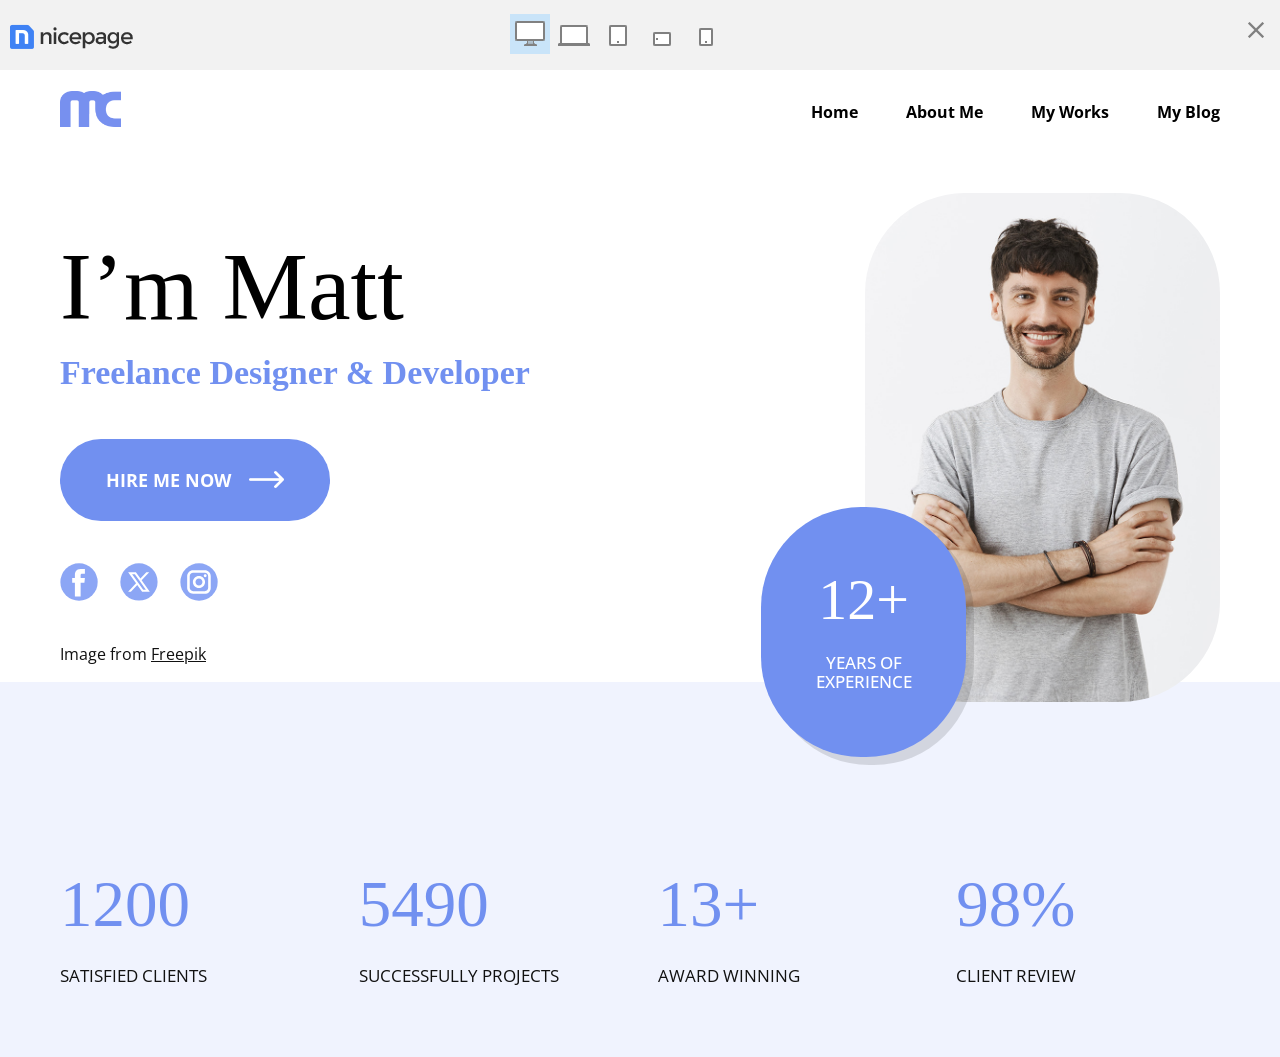
==== pages/home.html @ b32329bf "ss" ====
<!DOCTYPE html>
<html lang="en">

<head>
    <meta charset="UTF-8">
    <meta name="viewport" content="width=device-width, initial-scale=1.0">
    <title>Document</title>
    <link rel="stylesheet" href="../css/home.css">
    <link href="https://unpkg.com/aos@2.3.1/dist/aos.css" rel="stylesheet">
    <link rel="preconnect" href="https://fonts.googleapis.com">
    <link rel="preconnect" href="https://fonts.gstatic.com" crossorigin>
</head>

<body>

    <header class="header">
        <div class="header1">
            <div class="header2">
                <img src="../imgs/image copy 3.png" alt="">
            </div>
            <div class="header3">
                <div class="div11 flex1"></div>
                <div class="div12 flex"></div>
                <div class="div13 flex"></div>
                <div class="div14 flex"></div>
                <div class="div15 flex"></div>
            </div>
            <div class="header4">
                <img src="../imgs/image copy 4.png" alt="">
            </div>
        </div>
    </header>

    <nav class="navbar flex">
        <div class="container">
            <div class="logo">
                <div class="navbar-img"><img src="../imgs/image.png" alt=""></div>
                <div class="navbar-text">
                    <ul class="pages">
                        <li>Home</li>
                        <li>About Me</li>
                        <li class="color">My Works</li>
                        <li>My Blog</li>
                    </ul>
                </div>
            </div>
        </div>
    </nav>

    <section class="birat-section">
        <div class="container">
            <div class="brat">
                <div class="brat-text" data-aos="fade-right" data-aos-duration="1200" data-aos-once="true">
                    <h1 class="matt">I’m Matt</h1>
                    <h2 class="title">Freelance Designer & Developer</h2>
                    <button class="hire">
                        Hire me now
                        <img src="../imgs/image copy 11.png" alt="">
                    </button>

                    <div class="ilova">

                        <!-- FACEBOOK -->
                        <svg class="u-svg-content" viewBox="0 0 112 112" width="38">

                            <circle fill="currentColor" cx="56.1" cy="56.1" r="55">
                            </circle>

                            <path fill="#FFFFFF" d="M73.5,31.6h-9.1c-1.4,0-3.6,0.8-3.6,3.9v8.5h12.6L72,58.3H60.8v40.8H43.9V58.3h-8V43.9h8v-9.2
                            c0-6.7,3.1-17,17-17h12.5v13.9H73.5z">
                            </path>

                        </svg>


                        <!-- X -->
                        <svg class="u-svg-content" viewBox="0 0 112.2 112.2" width="38">

                            <circle fill="currentColor" cx="56" cy="56" r="55">
                            </circle>

                            <path fill="#FFFFFF" d="M63.9,51l22.4-24h-8.6L60.3,45.9L46.9,27H24l23.3,32.8L24,85h8.2L51,64.9L65.3,85H88L63.9,51z
                            M55.3,60.2l-3.7-5.1L35.7,33.1h8.1l12.3,17.2l3.7,5.1l16.6,23.4h-7.8L55.3,60.2z">
                            </path>

                        </svg>


                        <!-- INSTAGRAM -->
                        <svg class="u-svg-content" viewBox="0 0 112 112" width="38">

                            <circle fill="currentColor" cx="56.1" cy="56.1" r="55">
                            </circle>

                            <path fill="#FFFFFF" d="M55.9,38.2c-9.9,0-17.9,8-17.9,17.9C38,66,46,74,55.9,74c9.9,0,17.9-8,17.9-17.9
                            C73.8,46.2,65.8,38.2,55.9,38.2z
                            M55.9,66.4c-5.7,0-10.3-4.6-10.3-10.3c-0.1-5.7,4.6-10.3,10.3-10.3
                            c5.7,0,10.3,4.6,10.3,10.3C66.2,61.8,61.6,66.4,55.9,66.4z">
                            </path>

                            <path fill="#FFFFFF" d="M74.3,33.5c-2.3,0-4.2,1.9-4.2,4.2s1.9,4.2,4.2,4.2
                            s4.2-1.9,4.2-4.2S76.6,33.5,74.3,33.5z">
                            </path>

                            <path fill="#FFFFFF" d="M73.1,21.3H38.6c-9.7,0-17.5,7.9-17.5,17.5v34.5
                            c0,9.7,7.9,17.6,17.5,17.6h34.5
                            c9.7,0,17.5-7.9,17.5-17.5V38.8
                            C90.6,29.1,82.7,21.3,73.1,21.3z
                            M83,73.3c0,5.5-4.5,9.9-9.9,9.9H38.6
                            c-5.5,0-9.9-4.5-9.9-9.9V38.8
                            c0-5.5,4.5-9.9,9.9-9.9h34.5
                            c5.5,0,9.9,4.5,9.9,9.9V73.3z">
                            </path>

                        </svg>

                    </div>

                    <p class="Image">
                        Image from
                        <span class="Freepik">Freepik</span>
                    </p>

                </div>
                <div class="brat-img" data-aos="zoom-in" data-aos-duration="1200" data-aos-once="true">
                    <img src="../imgs/image copy 10.png" alt="Matt">
                    <div class="experience" data-aos="fade-up" data-aos-duration="1000" data-aos-delay="300"
                        data-aos-once="true">
                        <h2>12+</h2>
                        <p>
                            YEARS OF<br>
                            EXPERIENCE
                        </p>
                    </div>
                </div>
            </div>
            <div class="statistics">
                <div class="stat-item" data-aos="fade-up" data-aos-duration="800" data-aos-once="true">
                    <h2>1200</h2>
                    <p>SATISFIED CLIENTS</p>
                </div>
                <div class="stat-item" data-aos="fade-up" data-aos-duration="800" data-aos-delay="100"
                    data-aos-once="true">
                    <h2>5490</h2>
                    <p>SUCCESSFULLY PROJECTS</p>
                </div>
                <div class="stat-item" data-aos="fade-up" data-aos-duration="800" data-aos-delay="200"
                    data-aos-once="true">
                    <h2>13+</h2>
                    <p>AWARD WINNING</p>
                </div>
                <div class="stat-item" data-aos="fade-up" data-aos-duration="800" data-aos-delay="300"
                    data-aos-once="true">
                    <h2>98%</h2>
                    <p>CLIENT REVIEW</p>
                </div>
            </div>
        </div>
    </section>






    <script src="https://unpkg.com/aos@2.3.1/dist/aos.js"></script>
    <script>
        AOS.init({
            once: false,
            offset: 120,
            duration: 1000,
            easing: "ease-in-out"
        });
    </script>

</body>

</html>
---- css/home.css ----
@import url('https://fonts.googleapis.com/css2?family=Roboto:ital,wght@0,100..900;1,100..900&display=swap');
@import url('https://fonts.googleapis.com/css2?family=Alata&display=swap');
@import url('https://fonts.googleapis.com/css2?family=Open+Sans:ital,wght@0,300..800;1,300..800&display=swap');

* {
    margin: 0;
    padding: 0;
    box-sizing: border-box;
    font-family: "Open Sans", sans-serif;
}

body {
    overflow-x: hidden;
}

.container {
    max-width: 1200px;
    margin: 0 auto;
    padding-top: 85px;
}

body .header {
    width: 100%;
    height: 70px;
    background-color: #f2f2f2;
    position: fixed;
    z-index: 1;
}

body .header .header1 {
    display: flex;
    align-items: center;
    justify-content: space-between;
    padding: 17px 10px;
}

body .header .header1 .header2 {
    cursor: pointer;
}

body .header .header1 .header3 {
    display: block;
    align-items: center;
    justify-content: center;
    margin-left: -145px;
    margin-top: -6px;
    gap: 8px;
}

body .header .header1 .header3 .div11 {
    cursor: pointer;
    background-image: url(../imgs/image\ copy\ 9.png);
    background-repeat: no-repeat;
    background-position: center;
}

body .header .header1 .header3 .div12,
body .header .header1 .header3 .div13,
body .header .header1 .header3 .div14,
body .header .header1 .header3 .div15 {
    cursor: pointer;
    width: 32px;
    height: 32px;
    background-repeat: no-repeat;
    background-position: center;
}

body .header .header1 .header3 .div12 {
    background-image: url(../imgs/image\ copy\ 8.png);
}

body .header .header1 .header3 .div13 {
    background-image: url(../imgs/image\ copy\ 7.png);
}

body .header .header1 .header3 .div14 {
    background-image: url(../imgs/image\ copy\ 6.png);
}

body .header .header1 .header3 .div15 {
    background-image: url(../imgs/image\ copy\ 5.png);
}

body .header .header1 .header3 .flex1 {
    width: 40px;
    height: 40px;
    background-color: #c9e4f9;
    display: inline-block;
    padding: 4px;
}

body .header .header1 .header3 .flex {
    width: 40px;
    height: 40px;
    display: inline-block;
    padding: 4px;
}

body .header .header1 .header3 .flex:hover {
    background-color: #e2f0fc;
}

body .header .header4 img {
    cursor: pointer;
    float: right;
    margin-bottom: 20px;
    margin-right: 5px;
}

body .header .header4 img:hover {
    background-color: #e2f0fc;
}

.navbar {
    width: 100%;
    height: 82px;
    
}

.pages li {
    font-family: "Open Sans", sans-serif;
}

.logo {
    display: flex;
    align-items: center;
    justify-content: space-between;
    padding: 6px 20px;
}

.navbar-img img {
    cursor: pointer;
    width: 61px;
    height: 36px;
}

.navbar-text ul {
    display: flex;
    gap: 3rem;
    list-style: none;
}

.navbar-text ul li {
    cursor: pointer;
    font-size: 1rem;
    font-weight: 700;
}

.navbar-text ul li:hover {
    color: #7190f0;
}

.birat-section {
    width: 100%;
    min-height: 950px;

    background: linear-gradient(
        to bottom,
        #ffffff 0,
        #ffffff 600px,
        #F0F3FE 600px,
        #F0F3FE 100%
    );

    padding: 40px 0 70px;
}


.birat-section .container {
    width: 100%;
    max-width: 1200px;
    margin: 0 auto;
    padding: 0 20px;
}


/* =========================
   ASOSIY QISM
========================= */

.brat {
    width: 100%;
    min-height: 650px;

    display: flex;
    align-items: center;
    justify-content: space-between;

    gap: 100px;
}


/* =========================
   CHAP TOMON
========================= */

.brat-text {
    width: 52%;
    padding-top: 10px;
}


.matt {
    margin: 0;

    font-family: "Bodoni Moda", Georgia, serif;

    font-size: 96px;
    font-weight: 400;
    line-height: 1;

    color: #000000;
}


.title {
    margin: 18px 0 0;

    font-family: "Bodoni Moda", Georgia, serif;

    font-size: 34px;
    font-weight: 700;
    line-height: 1.2;

    color: #7190f0;
}


/* =========================
   BUTTON
========================= */

.hire {
    width: 270px;
    height: 82px;

    margin-top: 45px;

    border: none;
    border-radius: 50px;

    background-color: #7190f0;
    color: #ffffff;

    font-family: "Open Sans", sans-serif;

    font-size: 18px;
    font-weight: 700;

    text-transform: uppercase;

    display: flex;
    align-items: center;
    justify-content: center;

    gap: 18px;

    cursor: pointer;
}


.hire img {
    width: 35px;
    height: auto;
    object-fit: contain;
}


.hire:hover {
    background-color: #5e80eb;
}


/* =========================
   SOCIAL ICON
========================= */

.ilova {
    margin-top: 42px;

    display: flex;
    align-items: center;

    gap: 22px;

    color: #8ca6f5;
}


.ilova svg {
    width: 38px;
    height: 38px;

    cursor: pointer;
}


/* =========================
   FREEPIK
========================= */

.Image {
    margin-top: 42px;

    font-family: "Open Sans", sans-serif;

    font-size: 16px;
    font-weight: 400;

    color: #111111;
}


.Freepik {
    color: #111111;

    text-decoration: underline;

    cursor: pointer;
}


/* =========================
   O'NG TOMONDAGI RASM
========================= */

.brat-img {
    width: 48%;
    position: relative;
    display: flex;
    justify-content: flex-end;
    align-items: center;
}


.brat-img > img {
    width: 355px;
    height: 509px;
    display: block;
    object-fit: cover;
    border-radius: 100px;
}


/* =========================
   12+ EXPERIENCE
========================= */

.experience {
    position: absolute;
    width: 205px;
    height: 250px;
    left: 50px;
    bottom: -55px;
    background-color: #7190f0;
    border-radius: 100px;
    display: flex;
    flex-direction: column;
    align-items: center;
    justify-content: center;
    text-align: center;
    box-shadow: 8px 8px 0 rgba(0, 0, 0, 0.12);
}


.experience h2 {
    margin: 0;

    font-family: "Bodoni Moda", Georgia, serif;

    font-size: 58px;
    font-weight: 400;
    line-height: 1;

    color: #ffffff;
}


.experience p {
    margin-top: 25px;

    font-family: "Open Sans", sans-serif;

    font-size: 17px;
    font-weight: 500;
    line-height: 1.1;

    color: #ffffff;
}


/* =========================
   PASTDAGI STATISTIKA
========================= */

.statistics {
    width: 100%;

    margin-top: 100px;

    display: grid;

    grid-template-columns: repeat(4, 1fr);

    align-items: start;

    gap: 35px;
}


.stat-item {
    width: 100%;
}


.stat-item h2 {
    margin: 0;

    font-family: "Bodoni Moda", Georgia, serif;

    font-size: 65px;
    font-weight: 500;
    line-height: 1;

    color: #7190f0;
}


.stat-item p {
    margin-top: 28px;

    font-family: "Open Sans", Arial, sans-serif;

    font-size: 17px;
    font-weight: 400;
    line-height: 1.3;

    color: #111111;
}


/* =========================
   TABLET
========================= */

@media (max-width: 1000px) {

    .birat-section {
        background: linear-gradient(
            to bottom,
            #ffffff 0,
            #ffffff 700px,
            #F0F3FE 700px,
            #F0F3FE 100%
        );
    }

    .brat {
        gap: 50px;
    }

    .matt {
        font-size: 75px;
    }

    .title {
        font-size: 28px;
    }

    .brat-img > img {
        width: 400px;
        height: 520px;
    }

    .experience {
        width: 180px;
        height: 220px;

        left: -35px;
    }

    .statistics {
        grid-template-columns: repeat(2, 1fr);

        row-gap: 55px;
    }
}


/* =========================
   TELEFON
========================= */

@media (max-width: 700px) {

    .birat-section {
        padding-top: 50px;

        background: linear-gradient(
            to bottom,
            #ffffff 0,
            #ffffff 850px,
            #F0F3FE 850px,
            #F0F3FE 100%
        );
    }

    .brat {
        flex-direction: column;

        min-height: auto;

        gap: 70px;
    }

    .brat-text,
    .brat-img {
        width: 100%;
    }

    .brat-text {
        text-align: center;
    }

    .matt {
        font-size: 62px;
    }

    .title {
        font-size: 27px;
    }

    .hire {
        margin: 40px auto 0;
    }

    .ilova {
        justify-content: center;
    }

    .brat-img {
        justify-content: center;

        padding-bottom: 70px;
    }

    .brat-img > img {
        width: 100%;
        max-width: 420px;
        height: 520px;

        border-radius: 80px;
    }

    .experience {
        width: 160px;
        height: 200px;

        left: 50%;
        bottom: -20px;

        transform: translateX(-50%);

        border-radius: 80px;
    }

    .experience h2 {
        font-size: 48px;
    }

    .experience p {
        margin-top: 18px;

        font-size: 14px;
    }

    .statistics {
        margin-top: 80px;

        grid-template-columns: repeat(2, 1fr);

        text-align: center;

        gap: 50px 20px;
    }

    .stat-item h2 {
        font-size: 48px;
    }

    .stat-item p {
        margin-top: 18px;

        font-size: 14px;
    }
}
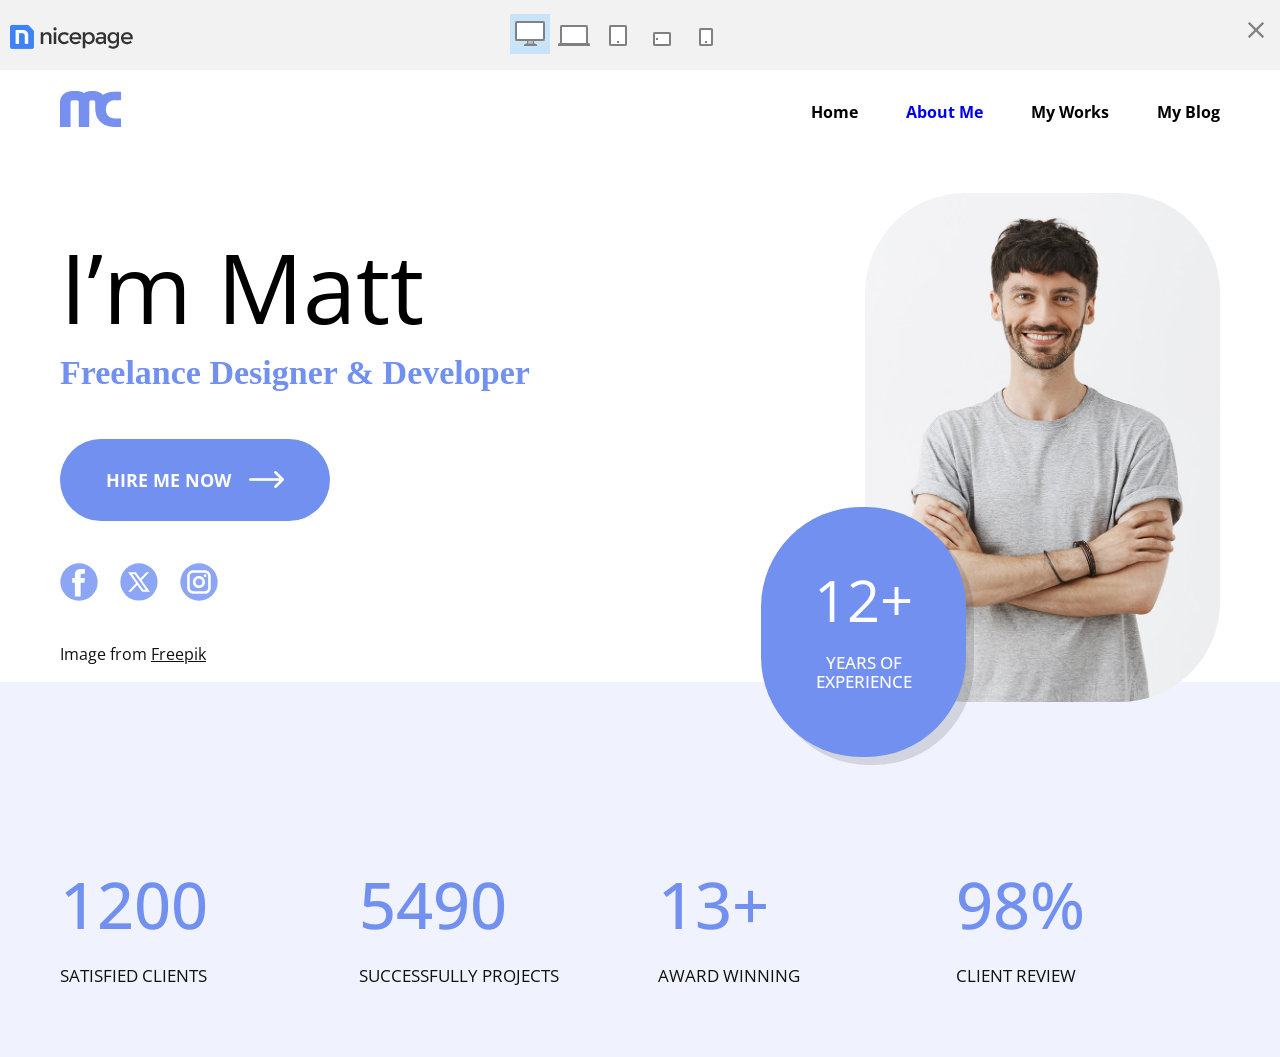
==== commit 682d5921: "ss" ====
--- a/pages/home.html
+++ b/pages/home.html
@@ -38,7 +38,7 @@
                 <div class="navbar-text">
                     <ul class="pages">
                         <li>Home</li>
-                        <li>About Me</li>
+                        <a href="../index.html"><li>About Me</li></a>
                         <li class="color">My Works</li>
                         <li>My Blog</li>
                     </ul>
--- a/css/home.css
+++ b/css/home.css
@@ -203,7 +203,7 @@
 .matt {
     margin: 0;
 
-    font-family: "Bodoni Moda", Georgia, serif;
+    font-family: "Open Sans", Georgia, serif;
 
     font-size: 96px;
     font-weight: 400;
@@ -365,13 +365,10 @@
 
 .experience h2 {
     margin: 0;
-
-    font-family: "Bodoni Moda", Georgia, serif;
-
+    font-family: "Open Sans",  serif;
     font-size: 58px;
     font-weight: 400;
     line-height: 1;
-
     color: #ffffff;
 }
 
@@ -388,6 +385,10 @@
     color: #ffffff;
 }
 
+a{
+    text-decoration: none;
+}
+
 
 /* =========================
    PASTDAGI STATISTIKA
@@ -416,7 +417,7 @@
 .stat-item h2 {
     margin: 0;
 
-    font-family: "Bodoni Moda", Georgia, serif;
+    font-family: "Open Sans", Georgia, serif;
 
     font-size: 65px;
     font-weight: 500;
@@ -439,158 +440,3 @@
 }
 
 
-/* =========================
-   TABLET
-========================= */
-
-@media (max-width: 1000px) {
-
-    .birat-section {
-        background: linear-gradient(
-            to bottom,
-            #ffffff 0,
-            #ffffff 700px,
-            #F0F3FE 700px,
-            #F0F3FE 100%
-        );
-    }
-
-    .brat {
-        gap: 50px;
-    }
-
-    .matt {
-        font-size: 75px;
-    }
-
-    .title {
-        font-size: 28px;
-    }
-
-    .brat-img > img {
-        width: 400px;
-        height: 520px;
-    }
-
-    .experience {
-        width: 180px;
-        height: 220px;
-
-        left: -35px;
-    }
-
-    .statistics {
-        grid-template-columns: repeat(2, 1fr);
-
-        row-gap: 55px;
-    }
-}
-
-
-/* =========================
-   TELEFON
-========================= */
-
-@media (max-width: 700px) {
-
-    .birat-section {
-        padding-top: 50px;
-
-        background: linear-gradient(
-            to bottom,
-            #ffffff 0,
-            #ffffff 850px,
-            #F0F3FE 850px,
-            #F0F3FE 100%
-        );
-    }
-
-    .brat {
-        flex-direction: column;
-
-        min-height: auto;
-
-        gap: 70px;
-    }
-
-    .brat-text,
-    .brat-img {
-        width: 100%;
-    }
-
-    .brat-text {
-        text-align: center;
-    }
-
-    .matt {
-        font-size: 62px;
-    }
-
-    .title {
-        font-size: 27px;
-    }
-
-    .hire {
-        margin: 40px auto 0;
-    }
-
-    .ilova {
-        justify-content: center;
-    }
-
-    .brat-img {
-        justify-content: center;
-
-        padding-bottom: 70px;
-    }
-
-    .brat-img > img {
-        width: 100%;
-        max-width: 420px;
-        height: 520px;
-
-        border-radius: 80px;
-    }
-
-    .experience {
-        width: 160px;
-        height: 200px;
-
-        left: 50%;
-        bottom: -20px;
-
-        transform: translateX(-50%);
-
-        border-radius: 80px;
-    }
-
-    .experience h2 {
-        font-size: 48px;
-    }
-
-    .experience p {
-        margin-top: 18px;
-
-        font-size: 14px;
-    }
-
-    .statistics {
-        margin-top: 80px;
-
-        grid-template-columns: repeat(2, 1fr);
-
-        text-align: center;
-
-        gap: 50px 20px;
-    }
-
-    .stat-item h2 {
-        font-size: 48px;
-    }
-
-    .stat-item p {
-        margin-top: 18px;
-
-        font-size: 14px;
-    }
-}
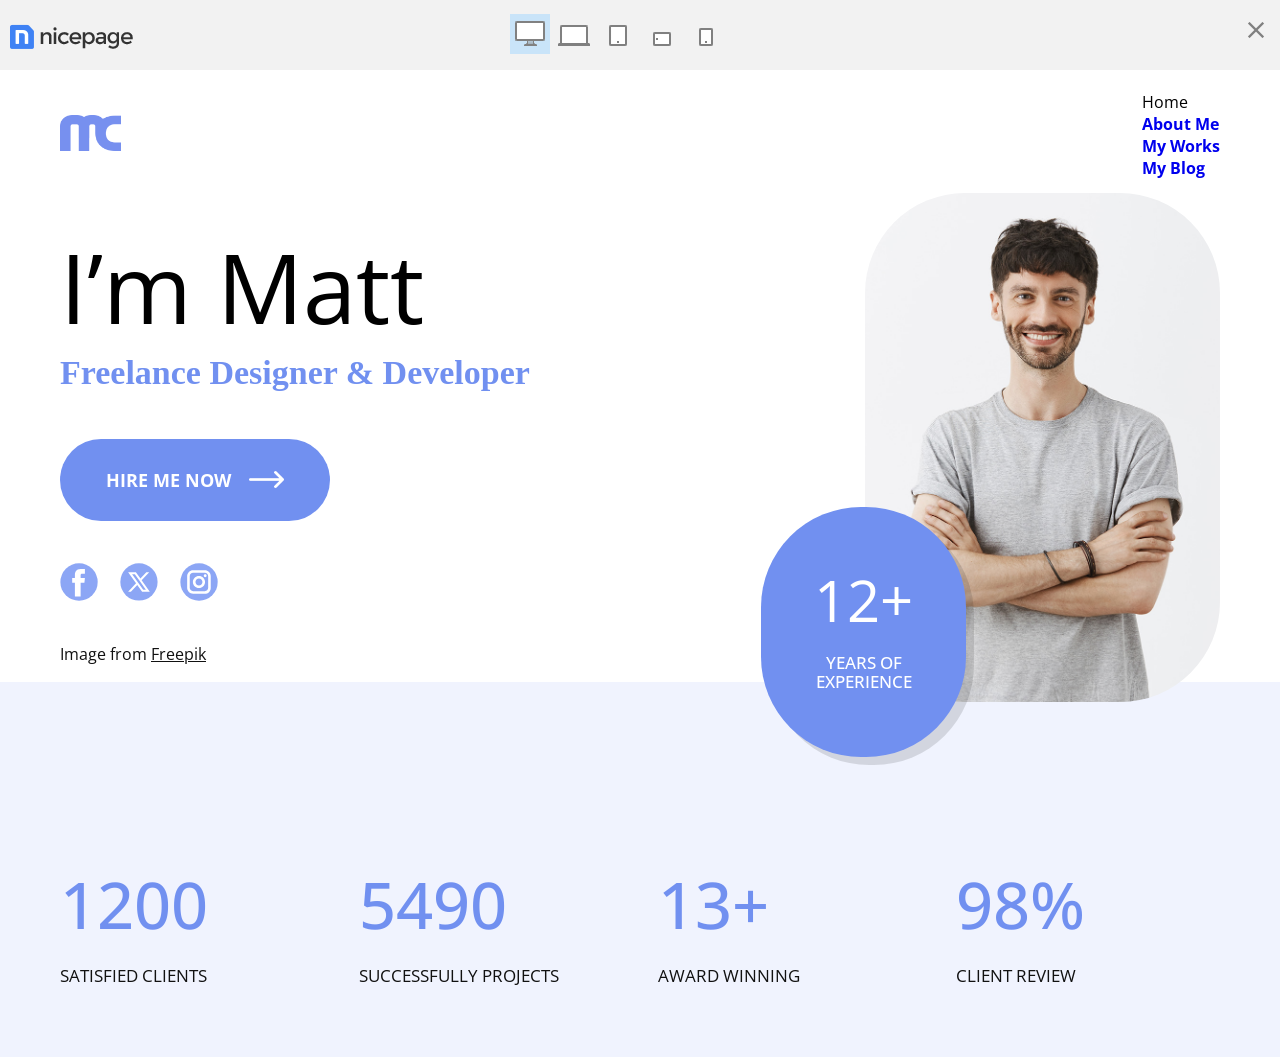
==== commit 25716483: "ss" ====
--- a/pages/home.html
+++ b/pages/home.html
@@ -37,10 +37,10 @@
                 <div class="navbar-img"><img src="../imgs/image.png" alt=""></div>
                 <div class="navbar-text">
                     <ul class="pages">
-                        <li>Home</li>
+                        <lic class="color">Home</li>
                         <a href="../index.html"><li>About Me</li></a>
-                        <li class="color">My Works</li>
-                        <li>My Blog</li>
+                        <a href="../pages/my-works.html"><li >My Works</li></a>
+                        <a href="../pages/my.blog.html"><li>My Blog</li></a>
                     </ul>
                 </div>
             </div>
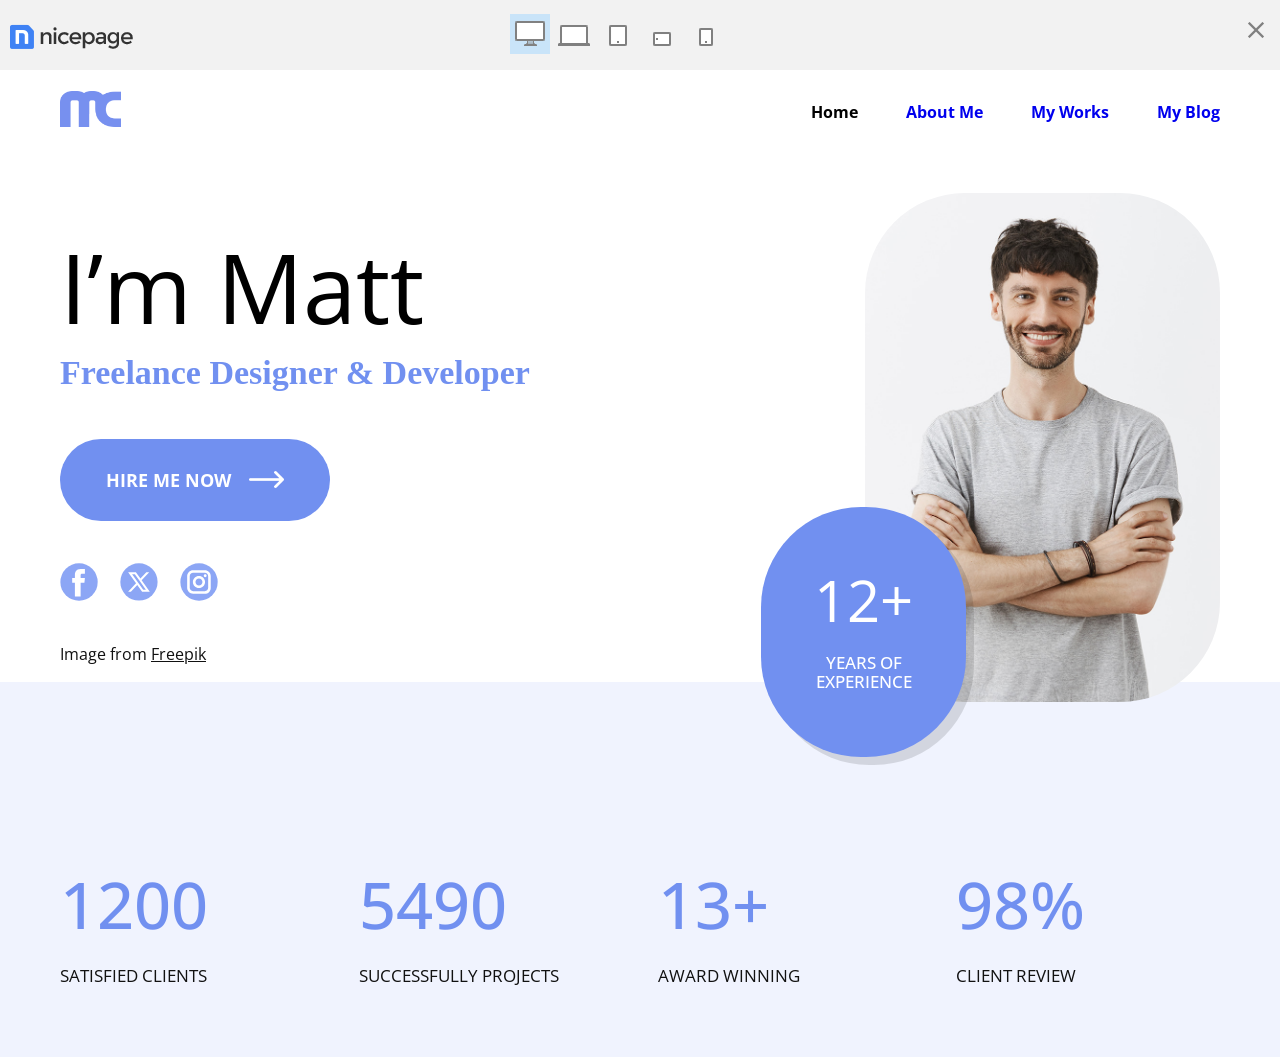
==== commit 282fee50: "ss" ====
--- a/pages/home.html
+++ b/pages/home.html
@@ -37,7 +37,7 @@
                 <div class="navbar-img"><img src="../imgs/image.png" alt=""></div>
                 <div class="navbar-text">
                     <ul class="pages">
-                        <lic class="color">Home</li>
+                        <li class="color">Home</li>
                         <a href="../index.html"><li>About Me</li></a>
                         <a href="../pages/my-works.html"><li >My Works</li></a>
                         <a href="../pages/my.blog.html"><li>My Blog</li></a>
